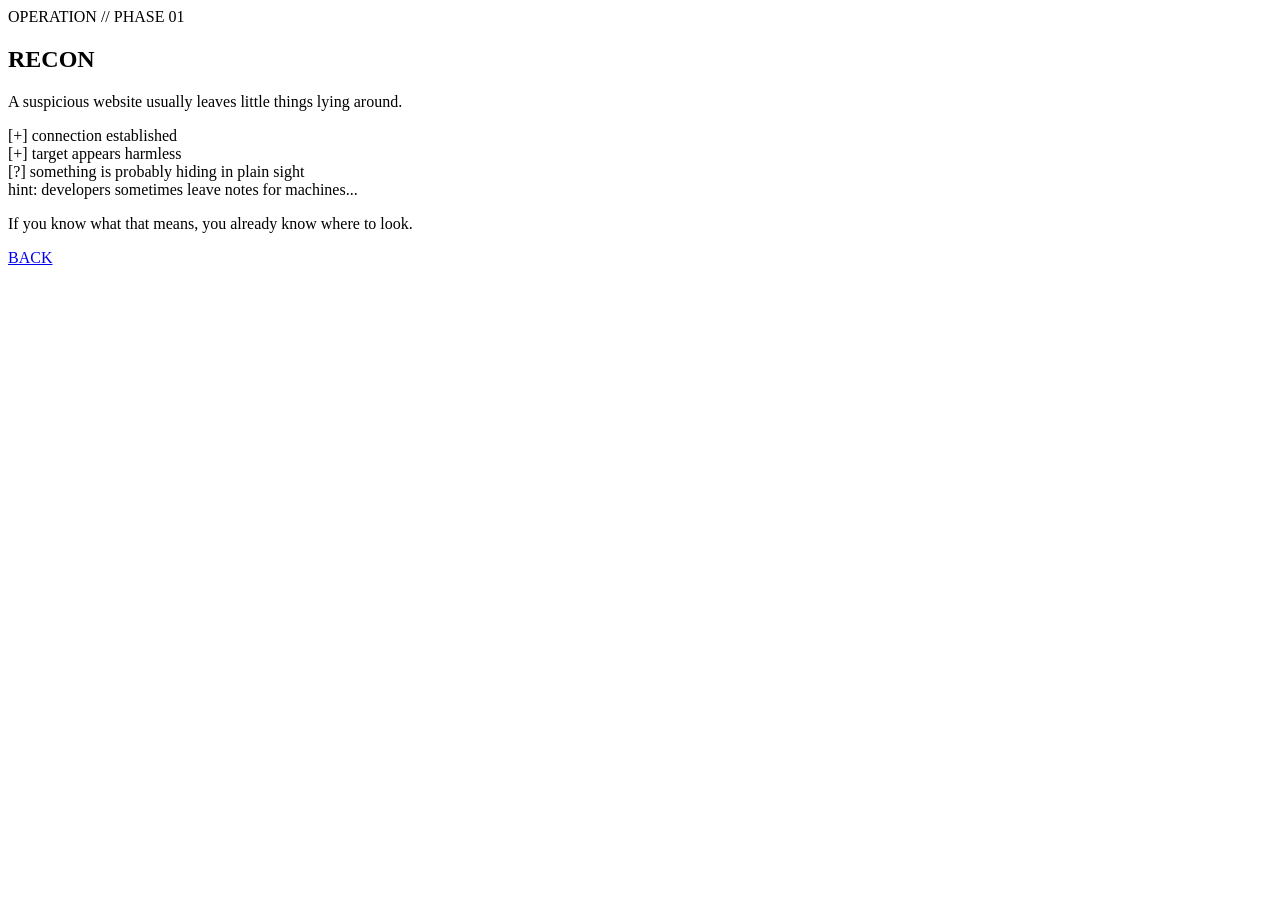
==== recon.html @ eaabbe39 "Add files via upload" ====
<!doctype html>
<html lang="en">
<head>
<meta charset="utf-8"><meta name="viewport" content="width=device-width,initial-scale=1">
<title>RECON // 01</title><link rel="stylesheet" href="css/style.css">
</head>
<body>
<main class="page">
  <section class="card">
    <div class="eyebrow">OPERATION // PHASE 01</div>
    <h1>RECON</h1>
    <p class="muted">A suspicious website usually leaves little things lying around.</p>
    <div class="terminal">
      <div><span class="green">[+]</span> connection established</div>
      <div><span class="green">[+]</span> target appears harmless</div>
      <div><span class="yellow">[?]</span> something is probably hiding in plain sight</div>
      <div class="dim">hint: developers sometimes leave notes for machines...</div>
    </div>
    <p class="muted tiny-text">If you know what that means, you already know where to look.</p>
    <div class="actions"><a class="btn ghost" href="index.html">BACK</a></div>
  </section>
</main>
<script src="js/script.js"></script>
</body>
</html>
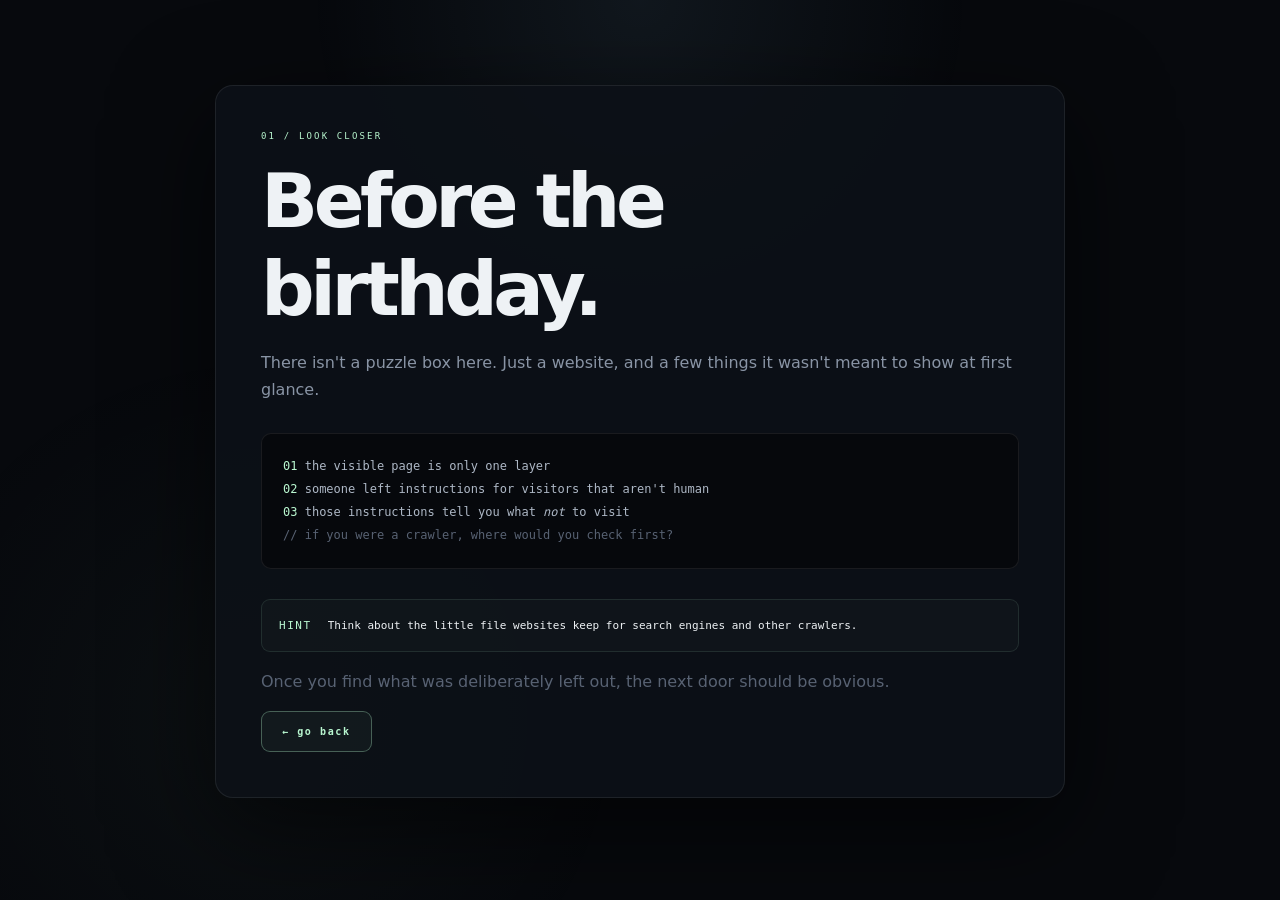
==== commit af7ac12e: "rewrite recon page with non-cliche puzzle flow and source hints" ====
--- a/recon.html
+++ b/recon.html
@@ -1,25 +1,36 @@
 <!doctype html>
 <html lang="en">
 <head>
-<meta charset="utf-8"><meta name="viewport" content="width=device-width,initial-scale=1">
-<title>RECON // 01</title><link rel="stylesheet" href="css/style.css">
+  <meta charset="utf-8">
+  <meta name="viewport" content="width=device-width,initial-scale=1">
+  <meta name="description" content="Not everything important is rendered on the screen.">
+  <title>a little closer</title>
+  <link rel="stylesheet" href="css/style.css">
+  <!-- A browser shows you one version of a website. Crawlers, however, are given a few extra instructions. -->
 </head>
 <body>
-<main class="page">
-  <section class="card">
-    <div class="eyebrow">OPERATION // PHASE 01</div>
-    <h1>RECON</h1>
-    <p class="muted">A suspicious website usually leaves little things lying around.</p>
-    <div class="terminal">
-      <div><span class="green">[+]</span> connection established</div>
-      <div><span class="green">[+]</span> target appears harmless</div>
-      <div><span class="yellow">[?]</span> something is probably hiding in plain sight</div>
-      <div class="dim">hint: developers sometimes leave notes for machines...</div>
-    </div>
-    <p class="muted tiny-text">If you know what that means, you already know where to look.</p>
-    <div class="actions"><a class="btn ghost" href="index.html">BACK</a></div>
-  </section>
-</main>
-<script src="js/script.js"></script>
+  <main class="page">
+    <section class="card recon">
+      <div class="eyebrow">01 / LOOK CLOSER</div>
+      <h1>Before the birthday.</h1>
+      <p class="muted">There isn't a puzzle box here. Just a website, and a few things it wasn't meant to show at first glance.</p>
+
+      <div class="terminal">
+        <div><span class="green">01</span> the visible page is only one layer</div>
+        <div><span class="green">02</span> someone left instructions for visitors that aren't human</div>
+        <div><span class="green">03</span> those instructions tell you what <i>not</i> to visit</div>
+        <div class="dim">// if you were a crawler, where would you check first?</div>
+      </div>
+
+      <div class="hint-box">
+        <span>HINT</span>
+        <strong>Think about the little file websites keep for search engines and other crawlers.</strong>
+      </div>
+
+      <p class="muted tiny-text">Once you find what was deliberately left out, the next door should be obvious.</p>
+      <div class="actions"><a class="btn ghost" href="index.html">← go back</a></div>
+    </section>
+  </main>
+  <script src="js/script.js"></script>
 </body>
 </html>
--- a/css/style.css
+++ b/css/style.css
@@ -0,0 +1 @@
+:root{--bg:#07090d;--text:#eef2f5;--muted:#8994a5;--green:#b9f7d0;--blue:#a6ddff;--line:#ffffff14;--gold:#dfc58a}*{box-sizing:border-box}body{margin:0;min-height:100vh;background:var(--bg);color:var(--text);font-family:Inter,system-ui,sans-serif}body:before{content:"";position:fixed;inset:0;pointer-events:none;background:radial-gradient(circle at 50% 0,#9edcff12,transparent 30%),radial-gradient(circle at 20% 80%,#b9f7d009,transparent 30%);z-index:-2}.grid{position:fixed;inset:0;opacity:.16;background-image:linear-gradient(#fff 1px,transparent 1px),linear-gradient(90deg,#fff 1px,transparent 1px);background-size:60px 60px;mask-image:linear-gradient(#000,transparent 85%)}.scan{position:fixed;top:0;left:0;right:0;height:1px;background:#b9f7d033;animation:scan 6s linear infinite;z-index:20}.landing{min-height:100vh;display:grid;place-items:center;padding:30px;position:relative}.top{position:absolute;top:25px;left:32px;right:32px;display:flex;justify-content:space-between;color:#657081;font:9px monospace;letter-spacing:.2em}.hero{text-align:center}.sigil{width:68px;height:68px;border:1px solid #b9f7d033;border-radius:21px;margin:0 auto 30px;display:grid;place-items:center;color:var(--green);font-size:25px;box-shadow:0 0 50px #b9f7d00a}.eyebrow{color:var(--green);font:9px monospace;letter-spacing:.24em}.hero h1,.birthday-head h1{font-size:clamp(55px,10vw,115px);letter-spacing:-.07em;line-height:.95;margin:20px 0 16px}.hero h1 em,.birthday-head h1 em{font-style:normal;color:var(--green)}.hero p.sub,.birthday-head p{color:var(--muted);font-size:17px;line-height:1.65}.hero p.sub{margin:0 auto 34px}.btn{display:inline-flex;gap:28px;align-items:center;justify-content:center;padding:14px 20px;border:1px solid #b9f7d052;border-radius:9px;background:#b9f7d00a;color:var(--green);text-decoration:none;font:600 10px monospace;letter-spacing:.16em;transition:.2s;cursor:pointer}.btn:hover{background:#b9f7d018;transform:translateY(-2px)}.hero small{display:block;margin-top:23px;color:#505b6a;font:9px monospace}.status{position:fixed;bottom:24px;left:32px;color:#505b6a;font:9px monospace;letter-spacing:.13em}.page{width:min(850px,calc(100% - 36px));margin:auto;padding:85px 0}.card{background:#0d1118e8;border:1px solid var(--line);border-radius:18px;box-shadow:0 30px 100px #0009}.recon{padding:45px}.recon h1,.auth h1{font-size:clamp(45px,7vw,75px);letter-spacing:-.06em;margin:16px 0 8px}.muted{color:var(--muted);line-height:1.7}.terminal{margin:30px 0;padding:21px;background:#06080c;border:1px solid var(--line);border-radius:10px;font:12px/1.9 monospace;color:#aeb8c6}.terminal p{margin:0}.green{color:var(--green)}.yellow{color:var(--gold)}.dim,.tiny-text{color:#586273}.hint-box{border:1px solid #b9f7d01c;background:#b9f7d006;padding:17px;border-radius:9px;display:flex;gap:16px;font:11px monospace;line-height:1.6}.hint-box span{color:var(--green);letter-spacing:.14em}.hint-box strong{font-weight:400}.text-link{display:inline-block;margin-top:22px;color:var(--blue);font:11px monospace;text-decoration:none}.auth-page,.center{min-height:100vh;display:grid;place-items:center;padding:24px}.auth{width:min(450px,100%);padding:43px}.lock{width:45px;height:45px;border:1px solid var(--line);border-radius:13px;display:grid;place-items:center;color:var(--green);margin-bottom:25px}.phase{font:9px monospace;letter-spacing:.18em;color:#6f7b8d}.phase b{color:var(--green);font-weight:500}form{display:grid;gap:15px;margin-top:27px}label{font:9px monospace;color:#8995a5;letter-spacing:.15em;display:grid;gap:7px}input{padding:13px;border-radius:8px;border:1px solid var(--line);background:#07090d;color:#fff;outline:none;font:14px monospace}input:focus{border-color:#b9f7d066}.full{width:100%}.error{margin-top:15px;color:#ff9e9e;font:10px monospace}.hidden{display:none}.secret{background:#04070a;overflow-x:hidden}.stars{position:fixed;inset:0;z-index:-1;opacity:.2;background-image:radial-gradient(#fff 1px,transparent 1px),radial-gradient(#fff 1px,transparent 1px);background-size:83px 83px,127px 127px}.birthday-head{text-align:center;padding:75px 20px 0}.birthday-head h1{font-size:clamp(48px,8vw,88px);margin-bottom:8px}.tree-stage{height:680px;width:min(900px,100%);margin:auto;position:relative}.tree{width:720px;height:640px;position:absolute;left:50%;top:15px;transform:translateX(-50%)}.trunk{position:absolute;width:62px;height:430px;left:50%;bottom:20px;transform:translateX(-50%);border-radius:50% 50% 15% 15%;background:linear-gradient(90deg,#20130d,#61402a,#25150d);box-shadow:0 0 50px #b9f7d008}.root{position:absolute;width:220px;height:30px;left:50%;bottom:5px;transform:translateX(-50%);border-radius:50%;background:#2b1b12}.branch{position:absolute;height:27px;border-radius:30px;background:#4a2e1e;transform-origin:left center}.br1{width:285px;left:50%;top:230px;transform:rotate(202deg)}.br2{width:280px;left:50%;top:300px;transform:rotate(-21deg)}.br3{width:225px;left:51%;top:165px;transform:rotate(-145deg)}.br4{width:225px;left:50%;top:370px;transform:rotate(23deg)}.canopy{position:absolute;border-radius:50%;background:#0c241b;box-shadow:0 0 35px #b9f7d00a}.c1{width:240px;height:190px;left:25px;top:110px}.c2{width:290px;height:220px;right:5px;top:125px}.c3{width:300px;height:180px;left:210px;top:55px}.memory{position:absolute;width:122px;height:122px;padding:5px;background:#101318;border:1px solid #fff3;box-shadow:0 20px 45px #000b;z-index:5;cursor:pointer;transition:.3s}.memory:before{content:"";position:absolute;width:7px;height:7px;border-radius:50%;background:var(--green);top:-10px;left:50%;transform:translateX(-50%);box-shadow:0 0 12px #b9f7d077}.memory img{width:100%;height:100%;object-fit:cover;display:block}.memory:hover{transform:scale(1.1) rotate(0)!important;z-index:10}.m1{left:7%;top:225px;transform:rotate(-8deg)}.m2{left:27%;top:100px;transform:rotate(5deg)}.m3{right:7%;top:225px;transform:rotate(7deg)}.m4{right:26%;top:95px;transform:rotate(-6deg)}.m5{left:18%;top:375px;transform:rotate(4deg)}.m6{right:17%;top:380px;transform:rotate(-5deg)}.letter{width:min(690px,calc(100% - 40px));margin:auto;padding:0 0 100px;color:#cbd2dc;font-size:17px;line-height:1.9}.letter-line{width:55px;height:1px;background:var(--green);margin:0 auto 45px}.letter p{margin:0 0 22px}.salute{color:var(--green);font-size:23px}.wish{text-align:center;margin-top:38px!important}.wish strong{color:#f2f4f6;font-weight:500}.closing{text-align:center;font-size:24px;color:#f2f4f6;margin-top:45px!important}.closing span{color:var(--green)}.signature{text-align:center;color:#5f6a79;margin-top:28px;font:9px monospace;letter-spacing:.12em}@keyframes scan{from{top:0;opacity:0}10%{opacity:.5}90%{opacity:.12}to{top:100%;opacity:0}}@media(max-width:760px){.top{left:18px;right:18px}.recon,.auth{padding:28px 22px}.tree-stage{height:500px}.tree{transform:translateX(-50%) scale(.69);transform-origin:top center}.letter{font-size:16px}}
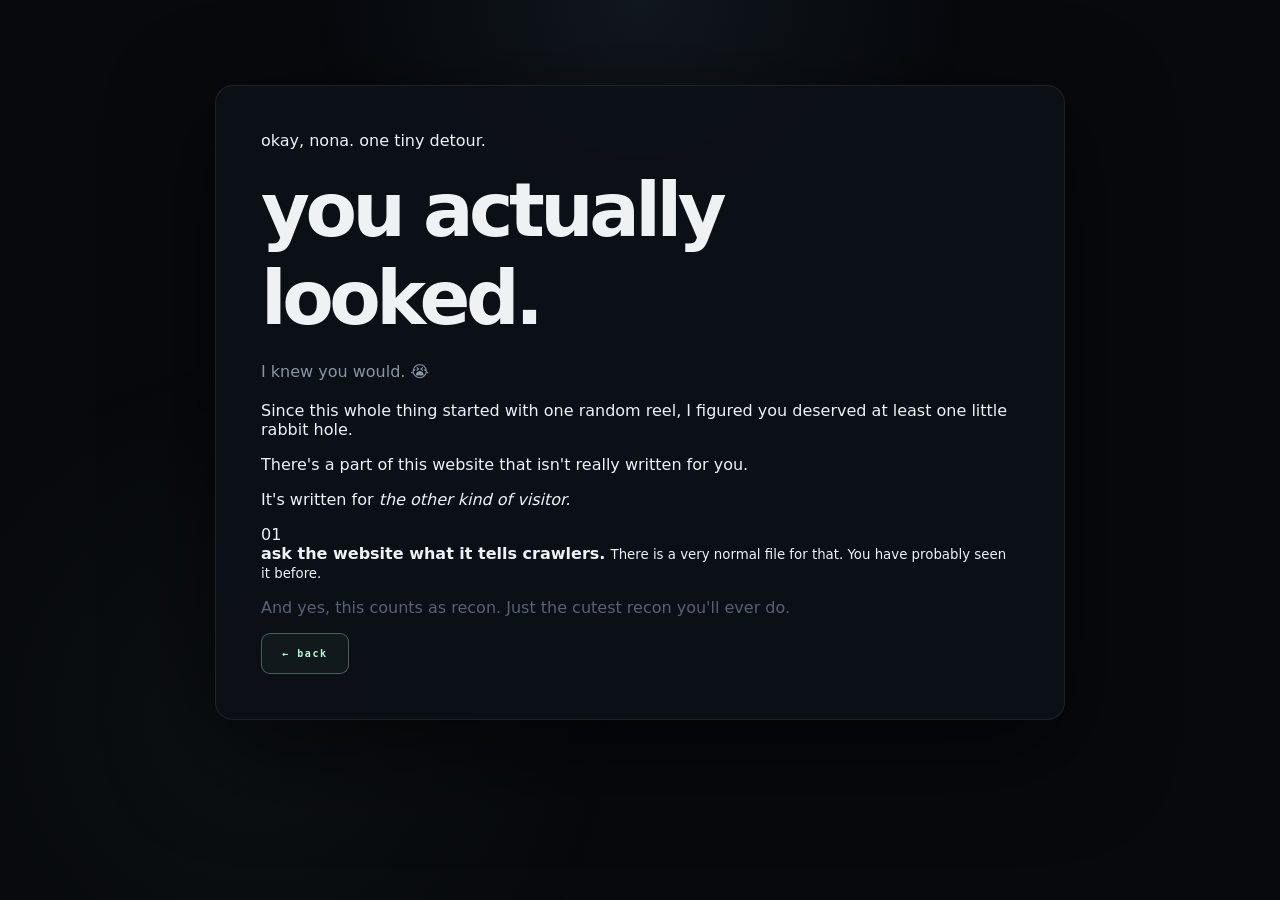
==== commit 7711cadf: "redesign recon as personal birthday rabbit hole" ====
--- a/recon.html
+++ b/recon.html
@@ -1,36 +1,34 @@
 <!doctype html>
 <html lang="en">
 <head>
-  <meta charset="utf-8">
-  <meta name="viewport" content="width=device-width,initial-scale=1">
-  <meta name="description" content="Not everything important is rendered on the screen.">
-  <title>a little closer</title>
-  <link rel="stylesheet" href="css/style.css">
-  <!-- A browser shows you one version of a website. Crawlers, however, are given a few extra instructions. -->
+<meta charset="utf-8"><meta name="viewport" content="width=device-width,initial-scale=1">
+<meta name="description" content="A tiny detour before the birthday surprise.">
+<title>a little detour</title>
+<link rel="stylesheet" href="css/style.css">
+<!-- Not all visitors are people. Some are crawlers. The quiet instructions for them live somewhere predictable. -->
 </head>
-<body>
-  <main class="page">
-    <section class="card recon">
-      <div class="eyebrow">01 / LOOK CLOSER</div>
-      <h1>Before the birthday.</h1>
-      <p class="muted">There isn't a puzzle box here. Just a website, and a few things it wasn't meant to show at first glance.</p>
-
-      <div class="terminal">
-        <div><span class="green">01</span> the visible page is only one layer</div>
-        <div><span class="green">02</span> someone left instructions for visitors that aren't human</div>
-        <div><span class="green">03</span> those instructions tell you what <i>not</i> to visit</div>
-        <div class="dim">// if you were a crawler, where would you check first?</div>
+<body class="recon-page">
+<main class="page">
+  <section class="card recon">
+    <div class="recon-note">okay, nona. one tiny detour.</div>
+    <h1>you actually looked.</h1>
+    <p class="muted">I knew you would. 😭</p>
+    <div class="little-story">
+      <p>Since this whole thing started with one random reel, I figured you deserved at least one little rabbit hole.</p>
+      <p>There's a part of this website that isn't really written for you.</p>
+      <p>It's written for <em>the other kind of visitor.</em></p>
+    </div>
+    <div class="clue-card">
+      <span>01</span>
+      <div>
+        <strong>ask the website what it tells crawlers.</strong>
+        <small>There is a very normal file for that. You have probably seen it before.</small>
       </div>
-
-      <div class="hint-box">
-        <span>HINT</span>
-        <strong>Think about the little file websites keep for search engines and other crawlers.</strong>
-      </div>
-
-      <p class="muted tiny-text">Once you find what was deliberately left out, the next door should be obvious.</p>
-      <div class="actions"><a class="btn ghost" href="index.html">← go back</a></div>
-    </section>
-  </main>
-  <script src="js/script.js"></script>
+    </div>
+    <p class="tiny-text">And yes, this counts as recon. Just the cutest recon you'll ever do.</p>
+    <div class="actions"><a class="btn ghost" href="index.html">← back</a></div>
+  </section>
+</main>
+<script src="js/script.js"></script>
 </body>
 </html>
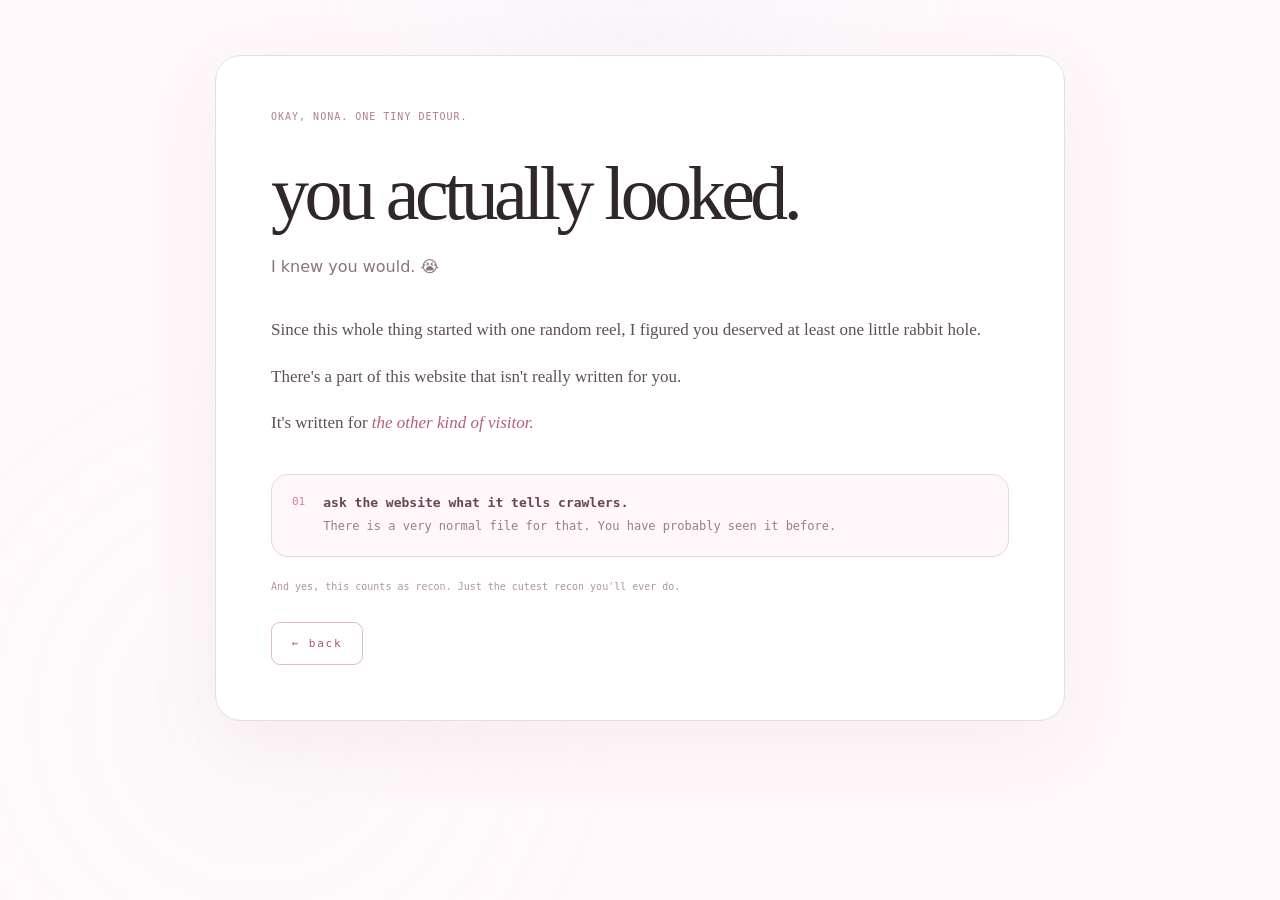
==== commit 29c3209d: "give recon a personal warm birthday aesthetic" ====
--- a/recon.html
+++ b/recon.html
@@ -3,8 +3,11 @@
 <head>
 <meta charset="utf-8"><meta name="viewport" content="width=device-width,initial-scale=1">
 <meta name="description" content="A tiny detour before the birthday surprise.">
-<title>a little detour</title>
+<title>a little detour ♡</title>
 <link rel="stylesheet" href="css/style.css">
+<style>
+.recon-page{background:#fff9fb}.recon-page .page{padding:55px 0}.recon-page .card{background:#fff;border:1px solid #eadde2;border-radius:26px;box-shadow:0 25px 80px #8d526d12}.recon{padding:55px!important}.recon-note{font:10px monospace;letter-spacing:.1em;text-transform:uppercase;color:#b47d91;margin-bottom:28px}.recon h1{font-family:Georgia,'Times New Roman',serif;font-size:clamp(45px,8vw,76px);font-weight:400;color:#30262b;margin:0 0 10px;letter-spacing:-.06em}.recon .muted{color:#8c737d}.little-story{margin:35px 0;color:#5f5057;font:17px/1.8 Georgia,'Times New Roman',serif}.little-story p{margin:0 0 16px}.little-story em{color:#b45f7e}.clue-card{display:flex;gap:18px;align-items:flex-start;padding:20px;border:1px solid #ead6df;background:#fff7fa;border-radius:17px}.clue-card>span{font:11px monospace;color:#d47f9d}.clue-card strong{display:block;font:600 13px monospace;color:#674553;margin-bottom:7px}.clue-card small{display:block;color:#9a7e89;font:12px/1.6 monospace}.recon .tiny-text{margin:24px 0;color:#b0959f;font:10px monospace}.recon .actions{margin-top:30px}.recon .btn{border-color:#dfbdca;color:#a45774;background:#fff;font:11px monospace}.recon .btn:hover{background:#fff1f6}@media(max-width:600px){.recon{padding:34px 22px!important}}
+</style>
 <!-- Not all visitors are people. Some are crawlers. The quiet instructions for them live somewhere predictable. -->
 </head>
 <body class="recon-page">
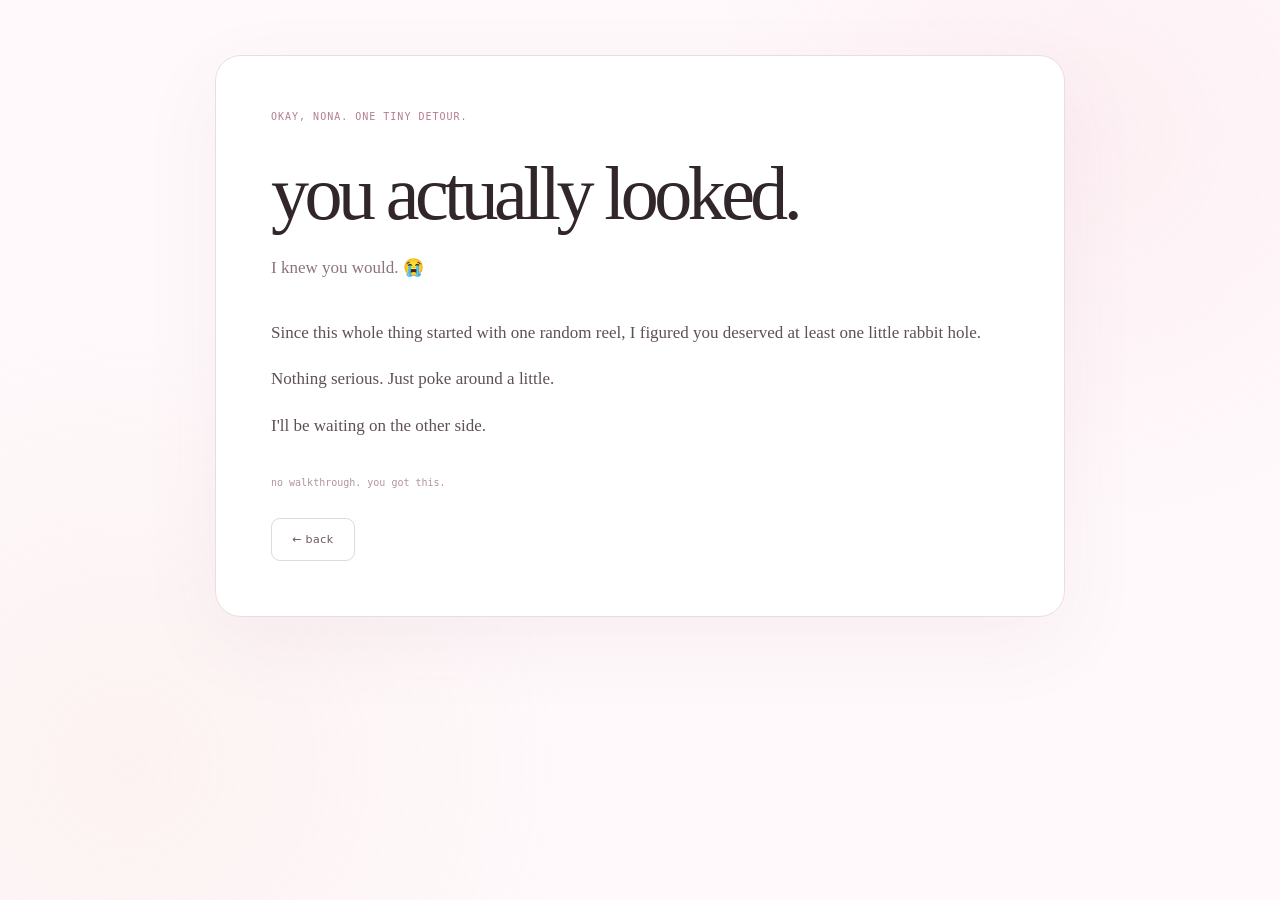
==== commit 776d733b: "Make recon a single-source clue" ====
--- a/recon.html
+++ b/recon.html
@@ -6,9 +6,9 @@
 <title>a little detour ♡</title>
 <link rel="stylesheet" href="css/style.css">
 <style>
-.recon-page{background:#fff9fb}.recon-page .page{padding:55px 0}.recon-page .card{background:#fff;border:1px solid #eadde2;border-radius:26px;box-shadow:0 25px 80px #8d526d12}.recon{padding:55px!important}.recon-note{font:10px monospace;letter-spacing:.1em;text-transform:uppercase;color:#b47d91;margin-bottom:28px}.recon h1{font-family:Georgia,'Times New Roman',serif;font-size:clamp(45px,8vw,76px);font-weight:400;color:#30262b;margin:0 0 10px;letter-spacing:-.06em}.recon .muted{color:#8c737d}.little-story{margin:35px 0;color:#5f5057;font:17px/1.8 Georgia,'Times New Roman',serif}.little-story p{margin:0 0 16px}.little-story em{color:#b45f7e}.clue-card{display:flex;gap:18px;align-items:flex-start;padding:20px;border:1px solid #ead6df;background:#fff7fa;border-radius:17px}.clue-card>span{font:11px monospace;color:#d47f9d}.clue-card strong{display:block;font:600 13px monospace;color:#674553;margin-bottom:7px}.clue-card small{display:block;color:#9a7e89;font:12px/1.6 monospace}.recon .tiny-text{margin:24px 0;color:#b0959f;font:10px monospace}.recon .actions{margin-top:30px}.recon .btn{border-color:#dfbdca;color:#a45774;background:#fff;font:11px monospace}.recon .btn:hover{background:#fff1f6}@media(max-width:600px){.recon{padding:34px 22px!important}}
+.recon-page{background:#fff9fb}.recon-page .page{padding:55px 0}.recon-page .card{background:#fff;border:1px solid #eadde2;border-radius:26px;box-shadow:0 25px 80px #8d526d12}.recon{padding:55px!important}.recon-note{font:10px monospace;letter-spacing:.1em;text-transform:uppercase;color:#b47d91;margin-bottom:28px}.recon h1{font-family:Georgia,'Times New Roman',serif;font-size:clamp(45px,8vw,76px);font-weight:400;color:#30262b;margin:0 0 10px;letter-spacing:-.06em}.recon .muted{color:#8c737d}.little-story{margin:35px 0;color:#5f5057;font:17px/1.8 Georgia,'Times New Roman',serif}.little-story p{margin:0 0 16px}.little-story em{color:#b45f7e}.recon .tiny-text{margin:24px 0;color:#b0959f;font:10px monospace}.recon .actions{margin-top:30px}.recon .btn{border-color:#dfbdca;color:#a45774;background:#fff;font:11px monospace}.recon .btn:hover{background:#fff1f6}@media(max-width:600px){.recon{padding:34px 22px!important}}
 </style>
-<!-- Not all visitors are people. Some are crawlers. The quiet instructions for them live somewhere predictable. -->
+<!-- username: nona -->
 </head>
 <body class="recon-page">
 <main class="page">
@@ -18,17 +18,10 @@
     <p class="muted">I knew you would. 😭</p>
     <div class="little-story">
       <p>Since this whole thing started with one random reel, I figured you deserved at least one little rabbit hole.</p>
-      <p>There's a part of this website that isn't really written for you.</p>
-      <p>It's written for <em>the other kind of visitor.</em></p>
+      <p>Nothing serious. Just poke around a little.</p>
+      <p>I'll be waiting on the other side.</p>
     </div>
-    <div class="clue-card">
-      <span>01</span>
-      <div>
-        <strong>ask the website what it tells crawlers.</strong>
-        <small>There is a very normal file for that. You have probably seen it before.</small>
-      </div>
-    </div>
-    <p class="tiny-text">And yes, this counts as recon. Just the cutest recon you'll ever do.</p>
+    <p class="tiny-text">no walkthrough. you got this.</p>
     <div class="actions"><a class="btn ghost" href="index.html">← back</a></div>
   </section>
 </main>
--- a/css/style.css
+++ b/css/style.css
@@ -1 +1,4 @@
-:root{--bg:#07090d;--text:#eef2f5;--muted:#8994a5;--green:#b9f7d0;--blue:#a6ddff;--line:#ffffff14;--gold:#dfc58a}*{box-sizing:border-box}body{margin:0;min-height:100vh;background:var(--bg);color:var(--text);font-family:Inter,system-ui,sans-serif}body:before{content:"";position:fixed;inset:0;pointer-events:none;background:radial-gradient(circle at 50% 0,#9edcff12,transparent 30%),radial-gradient(circle at 20% 80%,#b9f7d009,transparent 30%);z-index:-2}.grid{position:fixed;inset:0;opacity:.16;background-image:linear-gradient(#fff 1px,transparent 1px),linear-gradient(90deg,#fff 1px,transparent 1px);background-size:60px 60px;mask-image:linear-gradient(#000,transparent 85%)}.scan{position:fixed;top:0;left:0;right:0;height:1px;background:#b9f7d033;animation:scan 6s linear infinite;z-index:20}.landing{min-height:100vh;display:grid;place-items:center;padding:30px;position:relative}.top{position:absolute;top:25px;left:32px;right:32px;display:flex;justify-content:space-between;color:#657081;font:9px monospace;letter-spacing:.2em}.hero{text-align:center}.sigil{width:68px;height:68px;border:1px solid #b9f7d033;border-radius:21px;margin:0 auto 30px;display:grid;place-items:center;color:var(--green);font-size:25px;box-shadow:0 0 50px #b9f7d00a}.eyebrow{color:var(--green);font:9px monospace;letter-spacing:.24em}.hero h1,.birthday-head h1{font-size:clamp(55px,10vw,115px);letter-spacing:-.07em;line-height:.95;margin:20px 0 16px}.hero h1 em,.birthday-head h1 em{font-style:normal;color:var(--green)}.hero p.sub,.birthday-head p{color:var(--muted);font-size:17px;line-height:1.65}.hero p.sub{margin:0 auto 34px}.btn{display:inline-flex;gap:28px;align-items:center;justify-content:center;padding:14px 20px;border:1px solid #b9f7d052;border-radius:9px;background:#b9f7d00a;color:var(--green);text-decoration:none;font:600 10px monospace;letter-spacing:.16em;transition:.2s;cursor:pointer}.btn:hover{background:#b9f7d018;transform:translateY(-2px)}.hero small{display:block;margin-top:23px;color:#505b6a;font:9px monospace}.status{position:fixed;bottom:24px;left:32px;color:#505b6a;font:9px monospace;letter-spacing:.13em}.page{width:min(850px,calc(100% - 36px));margin:auto;padding:85px 0}.card{background:#0d1118e8;border:1px solid var(--line);border-radius:18px;box-shadow:0 30px 100px #0009}.recon{padding:45px}.recon h1,.auth h1{font-size:clamp(45px,7vw,75px);letter-spacing:-.06em;margin:16px 0 8px}.muted{color:var(--muted);line-height:1.7}.terminal{margin:30px 0;padding:21px;background:#06080c;border:1px solid var(--line);border-radius:10px;font:12px/1.9 monospace;color:#aeb8c6}.terminal p{margin:0}.green{color:var(--green)}.yellow{color:var(--gold)}.dim,.tiny-text{color:#586273}.hint-box{border:1px solid #b9f7d01c;background:#b9f7d006;padding:17px;border-radius:9px;display:flex;gap:16px;font:11px monospace;line-height:1.6}.hint-box span{color:var(--green);letter-spacing:.14em}.hint-box strong{font-weight:400}.text-link{display:inline-block;margin-top:22px;color:var(--blue);font:11px monospace;text-decoration:none}.auth-page,.center{min-height:100vh;display:grid;place-items:center;padding:24px}.auth{width:min(450px,100%);padding:43px}.lock{width:45px;height:45px;border:1px solid var(--line);border-radius:13px;display:grid;place-items:center;color:var(--green);margin-bottom:25px}.phase{font:9px monospace;letter-spacing:.18em;color:#6f7b8d}.phase b{color:var(--green);font-weight:500}form{display:grid;gap:15px;margin-top:27px}label{font:9px monospace;color:#8995a5;letter-spacing:.15em;display:grid;gap:7px}input{padding:13px;border-radius:8px;border:1px solid var(--line);background:#07090d;color:#fff;outline:none;font:14px monospace}input:focus{border-color:#b9f7d066}.full{width:100%}.error{margin-top:15px;color:#ff9e9e;font:10px monospace}.hidden{display:none}.secret{background:#04070a;overflow-x:hidden}.stars{position:fixed;inset:0;z-index:-1;opacity:.2;background-image:radial-gradient(#fff 1px,transparent 1px),radial-gradient(#fff 1px,transparent 1px);background-size:83px 83px,127px 127px}.birthday-head{text-align:center;padding:75px 20px 0}.birthday-head h1{font-size:clamp(48px,8vw,88px);margin-bottom:8px}.tree-stage{height:680px;width:min(900px,100%);margin:auto;position:relative}.tree{width:720px;height:640px;position:absolute;left:50%;top:15px;transform:translateX(-50%)}.trunk{position:absolute;width:62px;height:430px;left:50%;bottom:20px;transform:translateX(-50%);border-radius:50% 50% 15% 15%;background:linear-gradient(90deg,#20130d,#61402a,#25150d);box-shadow:0 0 50px #b9f7d008}.root{position:absolute;width:220px;height:30px;left:50%;bottom:5px;transform:translateX(-50%);border-radius:50%;background:#2b1b12}.branch{position:absolute;height:27px;border-radius:30px;background:#4a2e1e;transform-origin:left center}.br1{width:285px;left:50%;top:230px;transform:rotate(202deg)}.br2{width:280px;left:50%;top:300px;transform:rotate(-21deg)}.br3{width:225px;left:51%;top:165px;transform:rotate(-145deg)}.br4{width:225px;left:50%;top:370px;transform:rotate(23deg)}.canopy{position:absolute;border-radius:50%;background:#0c241b;box-shadow:0 0 35px #b9f7d00a}.c1{width:240px;height:190px;left:25px;top:110px}.c2{width:290px;height:220px;right:5px;top:125px}.c3{width:300px;height:180px;left:210px;top:55px}.memory{position:absolute;width:122px;height:122px;padding:5px;background:#101318;border:1px solid #fff3;box-shadow:0 20px 45px #000b;z-index:5;cursor:pointer;transition:.3s}.memory:before{content:"";position:absolute;width:7px;height:7px;border-radius:50%;background:var(--green);top:-10px;left:50%;transform:translateX(-50%);box-shadow:0 0 12px #b9f7d077}.memory img{width:100%;height:100%;object-fit:cover;display:block}.memory:hover{transform:scale(1.1) rotate(0)!important;z-index:10}.m1{left:7%;top:225px;transform:rotate(-8deg)}.m2{left:27%;top:100px;transform:rotate(5deg)}.m3{right:7%;top:225px;transform:rotate(7deg)}.m4{right:26%;top:95px;transform:rotate(-6deg)}.m5{left:18%;top:375px;transform:rotate(4deg)}.m6{right:17%;top:380px;transform:rotate(-5deg)}.letter{width:min(690px,calc(100% - 40px));margin:auto;padding:0 0 100px;color:#cbd2dc;font-size:17px;line-height:1.9}.letter-line{width:55px;height:1px;background:var(--green);margin:0 auto 45px}.letter p{margin:0 0 22px}.salute{color:var(--green);font-size:23px}.wish{text-align:center;margin-top:38px!important}.wish strong{color:#f2f4f6;font-weight:500}.closing{text-align:center;font-size:24px;color:#f2f4f6;margin-top:45px!important}.closing span{color:var(--green)}.signature{text-align:center;color:#5f6a79;margin-top:28px;font:9px monospace;letter-spacing:.12em}@keyframes scan{from{top:0;opacity:0}10%{opacity:.5}90%{opacity:.12}to{top:100%;opacity:0}}@media(max-width:760px){.top{left:18px;right:18px}.recon,.auth{padding:28px 22px}.tree-stage{height:500px}.tree{transform:translateX(-50%) scale(.69);transform-origin:top center}.letter{font-size:16px}}+:root{--bg:#07090d;--text:#eef2f5;--muted:#8994a5;--green:#b9f7d0;--blue:#a6ddff;--line:#ffffff14;--gold:#dfc58a}*{box-sizing:border-box}body{margin:0;min-height:100vh;background:var(--bg);color:var(--text);font-family:Inter,system-ui,sans-serif}body:before{content:"";position:fixed;inset:0;pointer-events:none;background:radial-gradient(circle at 50% 0,#9edcff12,transparent 30%),radial-gradient(circle at 20% 80%,#b9f7d009,transparent 30%);z-index:-2}.grid{position:fixed;inset:0;opacity:.16;background-image:linear-gradient(#fff 1px,transparent 1px),linear-gradient(90deg,#fff 1px,transparent 1px);background-size:60px 60px;mask-image:linear-gradient(#000,transparent 85%)}.scan{position:fixed;top:0;left:0;right:0;height:1px;background:#b9f7d033;animation:scan 6s linear infinite;z-index:20}.landing{min-height:100vh;display:grid;place-items:center;padding:30px;position:relative}.top{position:absolute;top:25px;left:32px;right:32px;display:flex;justify-content:space-between;color:#657081;font:9px monospace;letter-spacing:.2em}.hero{text-align:center}.sigil{width:68px;height:68px;border:1px solid #b9f7d033;border-radius:21px;margin:0 auto 30px;display:grid;place-items:center;color:var(--green);font-size:25px;box-shadow:0 0 50px #b9f7d00a}.eyebrow{color:var(--green);font:9px monospace;letter-spacing:.24em}.hero h1,.birthday-head h1{font-size:clamp(55px,10vw,115px);letter-spacing:-.07em;line-height:.95;margin:20px 0 16px}.hero h1 em,.birthday-head h1 em{font-style:normal;color:var(--green)}.hero p.sub,.birthday-head p{color:var(--muted);font-size:17px;line-height:1.65}.hero p.sub{margin:0 auto 34px}.btn{display:inline-flex;gap:28px;align-items:center;justify-content:center;padding:14px 20px;border:1px solid #b9f7d052;border-radius:9px;background:#b9f7d00a;color:var(--green);text-decoration:none;font:600 10px monospace;letter-spacing:.16em;transition:.2s;cursor:pointer}.btn:hover{background:#b9f7d018;transform:translateY(-2px)}.hero small{display:block;margin-top:23px;color:#505b6a;font:9px monospace}.status{position:fixed;bottom:24px;left:32px;color:#505b6a;font:9px monospace;letter-spacing:.13em}.page{width:min(850px,calc(100% - 36px));margin:auto;padding:85px 0}.card{background:#0d1118e8;border:1px solid var(--line);border-radius:18px;box-shadow:0 30px 100px #0009}.recon{padding:45px}.recon h1,.auth h1{font-size:clamp(45px,7vw,75px);letter-spacing:-.06em;margin:16px 0 8px}.muted{color:var(--muted);line-height:1.7}.terminal{margin:30px 0;padding:21px;background:#06080c;border:1px solid var(--line);border-radius:10px;font:12px/1.9 monospace;color:#aeb8c6}.terminal p{margin:0}.green{color:var(--green)}.yellow{color:var(--gold)}.dim,.tiny-text{color:#586273}.hint-box{border:1px solid #b9f7d01c;background:#b9f7d006;padding:17px;border-radius:9px;display:flex;gap:16px;font:11px monospace;line-height:1.6}.hint-box span{color:var(--green);letter-spacing:.14em}.hint-box strong{font-weight:400}.text-link{display:inline-block;margin-top:22px;color:var(--blue);font:11px monospace;text-decoration:none}.auth-page,.center{min-height:100vh;display:grid;place-items:center;padding:24px}.auth{width:min(450px,100%);padding:43px}.lock{width:45px;height:45px;border:1px solid var(--line);border-radius:13px;display:grid;place-items:center;color:var(--green);margin-bottom:25px}.phase{font:9px monospace;letter-spacing:.18em;color:#6f7b8d}.phase b{color:var(--green);font-weight:500}form{display:grid;gap:15px;margin-top:27px}label{font:9px monospace;color:#8995a5;letter-spacing:.15em;display:grid;gap:7px}input{padding:13px;border-radius:8px;border:1px solid var(--line);background:#07090d;color:#fff;outline:none;font:14px monospace}input:focus{border-color:#b9f7d066}.full{width:100%}.error{margin-top:15px;color:#ff9e9e;font:10px monospace}.hidden{display:none}.secret{background:#04070a;overflow-x:hidden}.stars{position:fixed;inset:0;z-index:-1;opacity:.2;background-image:radial-gradient(#fff 1px,transparent 1px),radial-gradient(#fff 1px,transparent 1px);background-size:83px 83px,127px 127px}.birthday-head{text-align:center;padding:75px 20px 0}.birthday-head h1{font-size:clamp(48px,8vw,88px);margin-bottom:8px}.tree-stage{height:680px;width:min(900px,100%);margin:auto;position:relative}.tree{width:720px;height:640px;position:absolute;left:50%;top:15px;transform:translateX(-50%)}.trunk{position:absolute;width:62px;height:430px;left:50%;bottom:20px;transform:translateX(-50%);border-radius:50% 50% 15% 15%;background:linear-gradient(90deg,#20130d,#61402a,#25150d);box-shadow:0 0 50px #b9f7d008}.root{position:absolute;width:220px;height:30px;left:50%;bottom:5px;transform:translateX(-50%);border-radius:50%;background:#2b1b12}.branch{position:absolute;height:27px;border-radius:30px;background:#4a2e1e;transform-origin:left center}.br1{width:285px;left:50%;top:230px;transform:rotate(202deg)}.br2{width:280px;left:50%;top:300px;transform:rotate(-21deg)}.br3{width:225px;left:51%;top:165px;transform:rotate(-145deg)}.br4{width:225px;left:50%;top:370px;transform:rotate(23deg)}.canopy{position:absolute;border-radius:50%;background:#0c241b;box-shadow:0 0 35px #b9f7d00a}.c1{width:240px;height:190px;left:25px;top:110px}.c2{width:290px;height:220px;right:5px;top:125px}.c3{width:300px;height:180px;left:210px;top:55px}.memory{position:absolute;width:122px;height:122px;padding:5px;background:#101318;border:1px solid #fff3;box-shadow:0 20px 45px #000b;z-index:5;cursor:pointer;transition:.3s}.memory:before{content:"";position:absolute;width:7px;height:7px;border-radius:50%;background:var(--green);top:-10px;left:50%;transform:translateX(-50%);box-shadow:0 0 12px #b9f7d077}.memory img{width:100%;height:100%;object-fit:cover;display:block}.memory:hover{transform:scale(1.1) rotate(0)!important;z-index:10}.m1{left:7%;top:225px;transform:rotate(-8deg)}.m2{left:27%;top:100px;transform:rotate(5deg)}.m3{right:7%;top:225px;transform:rotate(7deg)}.m4{right:26%;top:95px;transform:rotate(-6deg)}.m5{left:18%;top:375px;transform:rotate(4deg)}.m6{right:17%;top:380px;transform:rotate(-5deg)}.letter{width:min(690px,calc(100% - 40px));margin:auto;padding:0 0 100px;color:#cbd2dc;font-size:17px;line-height:1.9}.letter-line{width:55px;height:1px;background:var(--green);margin:0 auto 45px}.letter p{margin:0 0 22px}.salute{color:var(--green);font-size:23px}.wish{text-align:center;margin-top:38px!important}.wish strong{color:#f2f4f6;font-weight:500}.closing{text-align:center;font-size:24px;color:#f2f4f6;margin-top:45px!important}.closing span{color:var(--green)}.signature{text-align:center;color:#5f6a79;margin-top:28px;font:9px monospace;letter-spacing:.12em}@keyframes scan{from{top:0;opacity:0}10%{opacity:.5}90%{opacity:.12}to{top:100%;opacity:0}}@media(max-width:760px){.top{left:18px;right:18px}.recon,.auth{padding:28px 22px}.tree-stage{height:500px}.tree{transform:translateX(-50%) scale(.69);transform-origin:top center}.letter{font-size:16px}}
+
+/* Nona's pages — personal, not a mission briefing */
+.home{background:#f7f1ec;color:#302b2c;font-family:Georgia,'Times New Roman',serif;overflow-x:hidden}.home:before{background:radial-gradient(circle at 15% 15%,#f4b8c822,transparent 32%),radial-gradient(circle at 85% 80%,#e9c9b533,transparent 34%);z-index:-1}.home-wrap{min-height:100vh;display:grid;place-items:center;padding:70px 24px 45px;position:relative}.home-wrap:after{content:"";position:absolute;width:1px;height:70vh;left:8%;top:15%;background:#8e777322}.date-note{position:absolute;top:28px;right:7%;font:12px/1.4 Georgia,serif;color:#8e7772;transform:rotate(2deg)}.home-card{width:min(650px,100%);text-align:center;padding:45px 35px 50px;position:relative}.tiny-heart{font-size:30px;color:#d8899d;margin-bottom:20px}.home-kicker{font:11px/1.5 system-ui,sans-serif;letter-spacing:.12em;text-transform:uppercase;color:#9b777d;margin:0 0 22px}.home-card h1{font-size:clamp(58px,12vw,105px);font-weight:400;letter-spacing:-.06em;line-height:.9;margin:0;color:#302b2c}.home-card h1 span{font-style:italic;color:#c97891}.home-copy{font-size:19px;line-height:1.75;margin:30px 0 20px;color:#594e50}.home-aside{font-size:14px;font-style:italic;color:#947d7e;margin:0 auto 34px}.soft-btn{display:inline-flex;align-items:center;gap:22px;padding:13px 20px;border:1px solid #b786924d;border-radius:99px;color:#694f56;text-decoration:none;font:600 11px system-ui,sans-serif;transition:.25s}.soft-btn span{font-size:18px}.soft-btn:hover{background:#fff9;transform:translateY(-2px)}.home-wrap footer{position:absolute;bottom:18px;font:10px system-ui,sans-serif;color:#a49393;letter-spacing:.04em}.recon-page{background:#f7f1ec;color:#302b2c;font-family:Georgia,'Times New Roman',serif}.recon-page:before{background:radial-gradient(circle at 85% 15%,#f0b7c422,transparent 30%),radial-gradient(circle at 10% 85%,#e8cdb622,transparent 32%)}.recon-page .page{padding:55px 0}.recon-page .card{background:#fffaf6e8;border:1px solid #6d555522;border-radius:22px;box-shadow:0 25px 80px #5a414112}.recon-page .recon{padding:48px}.recon-note{font-size:14px;font-style:italic;color:#a17880;margin-bottom:22px}.recon-page h1{font-size:clamp(46px,8vw,76px);font-weight:400;letter-spacing:-.055em;color:#302b2c;margin:0 0 8px}.recon-page .muted{color:#695c5e;font-size:17px}.little-story{margin:30px 0;color:#55494b;font-size:17px;line-height:1.85}.little-story p{margin:0 0 13px}.little-story em{color:#b86f83}.clue-card{display:flex;gap:18px;align-items:flex-start;padding:19px 20px;border:1px dashed #9c777d66;background:#f8ecef99;border-radius:14px;margin:30px 0}.clue-card>span{font:11px system-ui,sans-serif;color:#b56f83;padding-top:3px}.clue-card strong{display:block;font:600 14px/1.5 system-ui,sans-serif;color:#493b3e}.clue-card small{display:block;font:13px/1.6 Georgia,serif;color:#806f71;margin-top:4px}.recon-page .tiny-text{color:#9a8586;font-size:12px}.recon-page .actions{margin-top:28px}.recon-page .btn.ghost{border-color:#8e6f7644;background:transparent;color:#70545b;font-family:system-ui,sans-serif;letter-spacing:.04em;text-transform:none}.recon-page .btn:hover{background:#f2dfe4;transform:translateY(-2px)}@media(max-width:760px){.home-wrap{padding:65px 18px 50px}.home-card{padding:35px 8px}.home-copy{font-size:17px}.date-note{right:20px}.recon-page .page{padding:25px 14px}.recon-page .recon{padding:30px 22px}.recon-page h1{font-size:46px}}
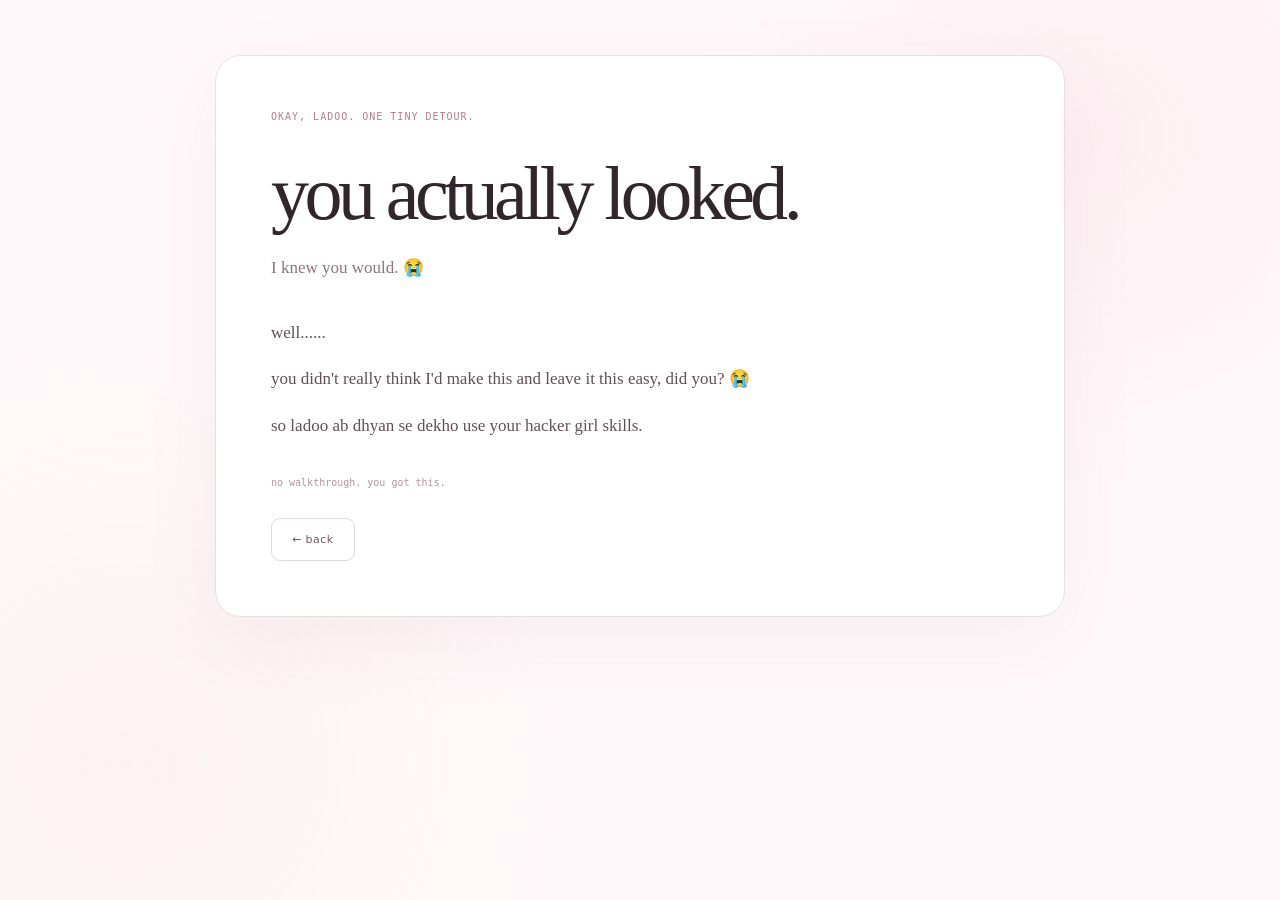
==== commit 33e6fa19: "Update recon.html" ====
--- a/recon.html
+++ b/recon.html
@@ -13,13 +13,13 @@
 <body class="recon-page">
 <main class="page">
   <section class="card recon">
-    <div class="recon-note">okay, nona. one tiny detour.</div>
+    <div class="recon-note">okay, ladoo. one tiny detour.</div>
     <h1>you actually looked.</h1>
     <p class="muted">I knew you would. 😭</p>
     <div class="little-story">
-      <p>Since this whole thing started with one random reel, I figured you deserved at least one little rabbit hole.</p>
-      <p>Nothing serious. Just poke around a little.</p>
-      <p>I'll be waiting on the other side.</p>
+      <p>well......</p>
+      <p>you didn't really think I'd make this and leave it this easy, did you? 😭</p>
+      <p>so ladoo ab dhyan se dekho use your hacker girl skills.</p>
     </div>
     <p class="tiny-text">no walkthrough. you got this.</p>
     <div class="actions"><a class="btn ghost" href="index.html">← back</a></div>
@@ -27,4 +27,4 @@
 </main>
 <script src="js/script.js"></script>
 </body>
-</html>+</html>
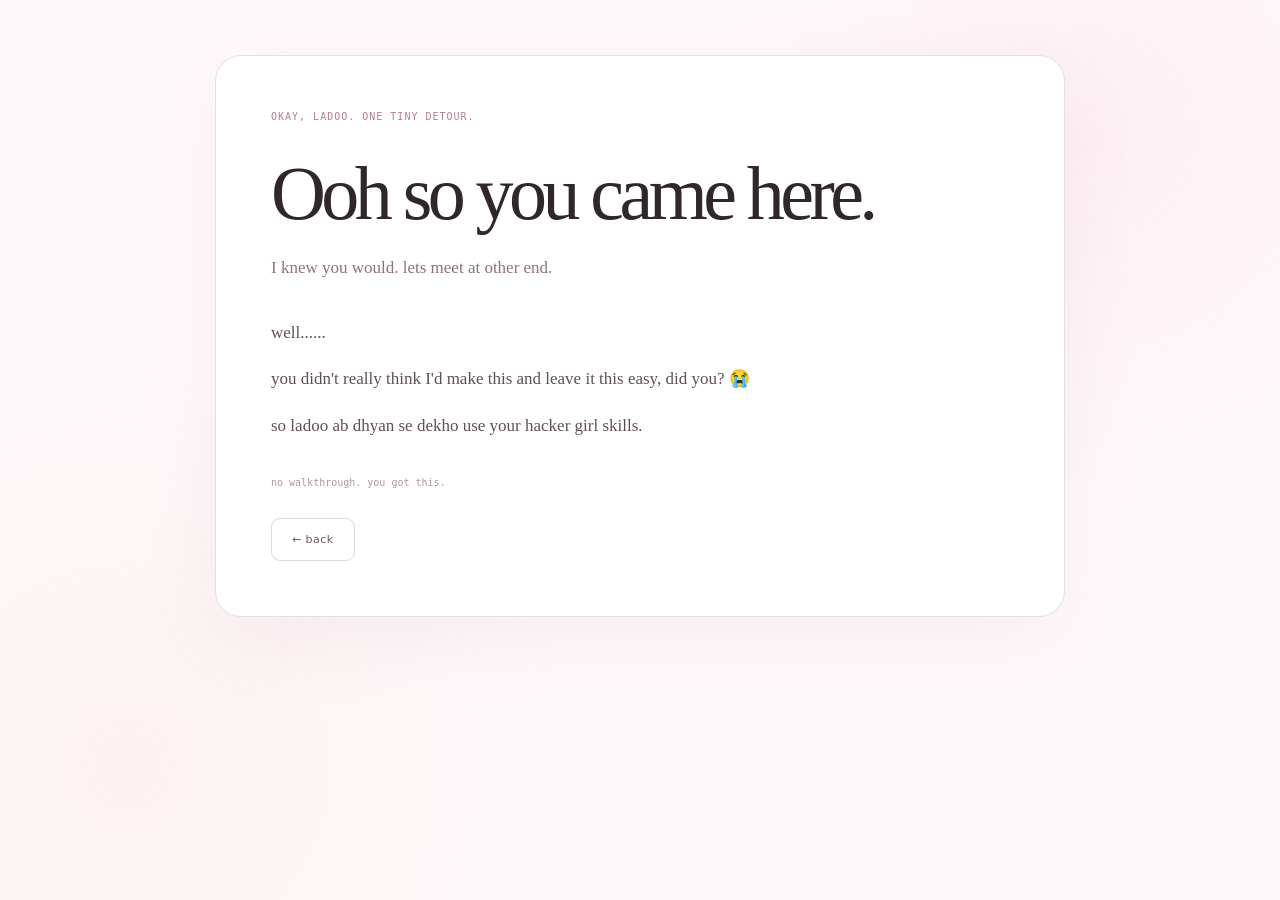
==== commit b6785239: "Update recon.html" ====
--- a/recon.html
+++ b/recon.html
@@ -14,8 +14,8 @@
 <main class="page">
   <section class="card recon">
     <div class="recon-note">okay, ladoo. one tiny detour.</div>
-    <h1>you actually looked.</h1>
-    <p class="muted">I knew you would. 😭</p>
+    <h1>Ooh so you came here.</h1>
+    <p class="muted">I knew you would. lets meet at other end.</p>
     <div class="little-story">
       <p>well......</p>
       <p>you didn't really think I'd make this and leave it this easy, did you? 😭</p>
